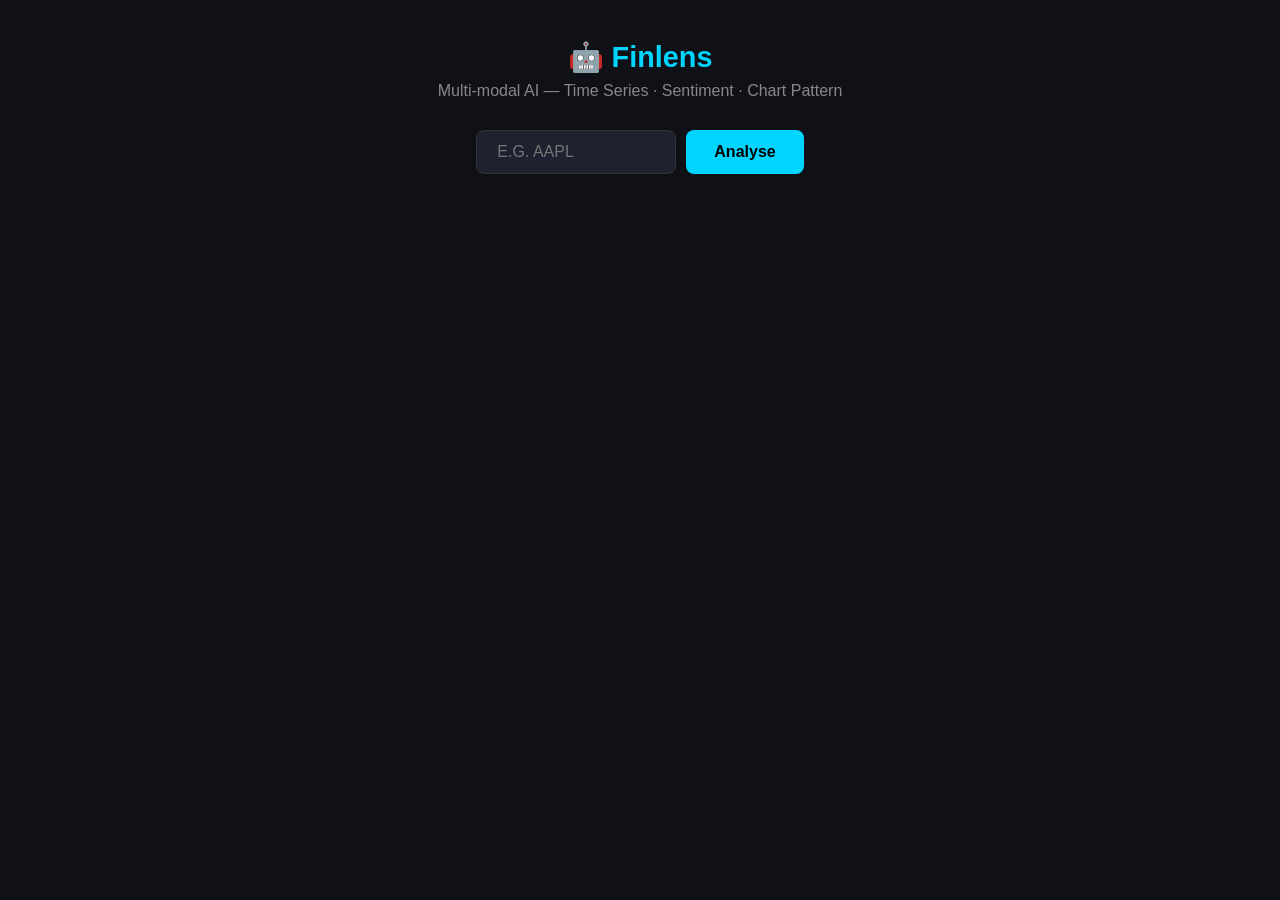
==== index.html @ 0322f5c1 "add 5 latest news and the prediction" ====
<!doctype html>
<html lang="en">
  <head>
    <meta charset="UTF-8" />
    <meta name="viewport" content="width=device-width, initial-scale=1.0" />
    <title>Financial Advisor Bot — Test</title>
    <link rel="stylesheet" href="assets/css/styles.css" />
    <script src="assets/js/app.js"></script>
  </head>
  <body>
    <h1>🤖 Finlens</h1>
    <p class="sub">Multi-modal AI — Time Series · Sentiment · Chart Pattern</p>

    <div class="search-box">
      <input
        type="text"
        id="tickerInput"
        placeholder="e.g. AAPL"
        maxlength="6"
      />
      <button id="predictBtn" onclick="runPrediction()">Analyse</button>
    </div>

    <div id="loading">⏳ Running models — this may take 15–30 seconds...</div>
    <div id="error"></div>

    <div id="results">
      <div class="final-card">
        <div class="ticker-label" id="tickerLabel"></div>
        <div class="rec" id="finalRec"></div>
        <div class="score" id="finalScore"></div>
        <div class="explanation" id="finalExplanation"></div>
      </div>

      <div class="grid">
        <div class="card">
          <h3>📈 Time Series (XGBoost)</h3>
          <div class="label-big" id="tsLabel"></div>
          <div class="score-bar-wrap">
            <div class="score-bar-label">
              <span>BUY</span><span id="tsBuy"></span>
            </div>
            <div class="score-bar">
              <div
                class="score-bar-fill"
                id="tsBuyBar"
                style="background: #00e676"
              ></div>
            </div>
          </div>
          <div class="score-bar-wrap">
            <div class="score-bar-label">
              <span>HOLD</span><span id="tsHold"></span>
            </div>
            <div class="score-bar">
              <div
                class="score-bar-fill"
                id="tsHoldBar"
                style="background: #ffd740"
              ></div>
            </div>
          </div>
          <div class="score-bar-wrap">
            <div class="score-bar-label">
              <span>SELL</span><span id="tsSell"></span>
            </div>
            <div class="score-bar">
              <div
                class="score-bar-fill"
                id="tsSellBar"
                style="background: #ff5252"
              ></div>
            </div>
          </div>
          <div class="row" style="margin-top: 12px">
            <span>Normalised Score</span><span id="tsScore"></span>
          </div>
        </div>

        <div class="card">
          <h3>📰 Sentiment (FinBERT)</h3>
          <div class="label-big" id="sentLabel"></div>
          <div class="score-bar-wrap">
            <div class="score-bar-label">
              <span>POSITIVE</span><span id="sentPos"></span>
            </div>
            <div class="score-bar">
              <div
                class="score-bar-fill"
                id="sentPosBar"
                style="background: #00e676"
              ></div>
            </div>
          </div>
          <div class="score-bar-wrap">
            <div class="score-bar-label">
              <span>NEUTRAL</span><span id="sentNeu"></span>
            </div>
            <div class="score-bar">
              <div
                class="score-bar-fill"
                id="sentNeuBar"
                style="background: #ffd740"
              ></div>
            </div>
          </div>
          <div class="score-bar-wrap">
            <div class="score-bar-label">
              <span>NEGATIVE</span><span id="sentNeg"></span>
            </div>
            <div class="score-bar">
              <div
                class="score-bar-fill"
                id="sentNegBar"
                style="background: #ff5252"
              ></div>
            </div>
          </div>
          <div class="row" style="margin-top: 12px">
            <span>Normalised Score</span><span id="sentScore"></span>
          </div>
          <div class="headline" id="sentHeadline"></div>
        </div>

        <div class="card">
          <h3>📊 Chart Pattern (ResNet-18)</h3>
          <div class="label-big" id="cnnLabel"></div>
          <div class="score-bar-wrap">
            <div class="score-bar-label">
              <span>BULLISH</span><span id="cnnBull"></span>
            </div>
            <div class="score-bar">
              <div
                class="score-bar-fill"
                id="cnnBullBar"
                style="background: #00e676"
              ></div>
            </div>
          </div>
          <div class="score-bar-wrap">
            <div class="score-bar-label">
              <span>NEUTRAL</span><span id="cnnNeu"></span>
            </div>
            <div class="score-bar">
              <div
                class="score-bar-fill"
                id="cnnNeuBar"
                style="background: #ffd740"
              ></div>
            </div>
          </div>
          <div class="score-bar-wrap">
            <div class="score-bar-label">
              <span>BEARISH</span><span id="cnnBear"></span>
            </div>
            <div class="score-bar">
              <div
                class="score-bar-fill"
                id="cnnBearBar"
                style="background: #ff5252"
              ></div>
            </div>
          </div>
          <div class="row" style="margin-top: 12px">
            <span>Normalised Score</span><span id="cnnScore"></span>
          </div>
        </div>
      </div>

      <div class="weights-card">
        <h3>🔢 Weighted Contributions</h3>
        <div class="contrib-row">
          <span class="name">📈 Time Series</span>
          <span class="formula" id="tsFormula"></span>
          <span class="value" id="tsContrib"></span>
        </div>
        <div class="contrib-row">
          <span class="name">📰 Sentiment</span>
          <span class="formula" id="sentFormula"></span>
          <span class="value" id="sentContrib"></span>
        </div>
        <div class="contrib-row">
          <span class="name">📊 CNN Pattern</span>
          <span class="formula" id="cnnFormula"></span>
          <span class="value" id="cnnContrib"></span>
        </div>
        <hr class="divider" />
        <div class="final-row">
          <span>Final Score</span>
          <span id="finalScoreBottom" style="color: #00d4ff"></span>
        </div>
      </div>

      <!-- News Section -->
<div class="news-card">
  <h3>📰 Latest News & Sentiment</h3>
  <div id="newsList"></div>
</div>
    </div>
  </body>
</html>
---- assets/css/styles.css ----
* {
  box-sizing: border-box;
  margin: 0;
  padding: 0;
}
body {
  font-family: "Segoe UI", sans-serif;
  background: #0f1117;
  color: #e0e0e0;
  min-height: 100vh;
  padding: 40px 20px;
}
h1 {
  text-align: center;
  color: #00d4ff;
  margin-bottom: 8px;
  font-size: 1.8rem;
}
p.sub {
  text-align: center;
  color: #888;
  margin-bottom: 30px;
}
.search-box {
  display: flex;
  justify-content: center;
  gap: 10px;
  margin-bottom: 30px;
}
input {
  padding: 12px 20px;
  border-radius: 8px;
  border: 1px solid #333;
  background: #1e2130;
  color: #fff;
  font-size: 1rem;
  width: 200px;
  text-transform: uppercase;
}
button {
  padding: 12px 28px;
  border-radius: 8px;
  border: none;
  background: #00d4ff;
  color: #000;
  font-weight: bold;
  font-size: 1rem;
  cursor: pointer;
  transition: opacity 0.2s;
}
button:hover {
  opacity: 0.85;
}
button:disabled {
  opacity: 0.5;
  cursor: not-allowed;
}
#loading {
  text-align: center;
  color: #888;
  display: none;
  margin-bottom: 20px;
}
#error {
  text-align: center;
  color: #ff6b6b;
  display: none;
  margin-bottom: 20px;
  background: #2a1010;
  padding: 12px;
  border-radius: 8px;
}
#results {
  display: none;
  max-width: 900px;
  margin: 0 auto;
}
.final-card {
  background: #1e2130;
  border-radius: 12px;
  padding: 28px;
  margin-bottom: 20px;
  text-align: center;
  border: 2px solid #333;
}
.final-card .ticker-label {
  font-size: 1rem;
  color: #888;
  margin-bottom: 4px;
}
.final-card .rec {
  font-size: 2.5rem;
  font-weight: bold;
  margin: 12px 0;
}
.final-card .score {
  font-size: 1.1rem;
  color: #aaa;
  margin-bottom: 8px;
}
.final-card .explanation {
  font-size: 0.95rem;
  color: #ccc;
  background: #151820;
  padding: 12px 16px;
  border-radius: 8px;
  margin-top: 12px;
}
.buy {
  color: #00e676;
}
.sell {
  color: #ff5252;
}
.hold {
  color: #ffd740;
}
.score-bar-wrap {
  margin: 6px 0;
}
.score-bar-label {
  display: flex;
  justify-content: space-between;
  font-size: 0.82rem;
  color: #aaa;
  margin-bottom: 3px;
}
.score-bar {
  height: 8px;
  border-radius: 4px;
  background: #2a2d3e;
  overflow: hidden;
}
.score-bar-fill {
  height: 100%;
  border-radius: 4px;
  transition: width 0.5s;
}
.grid {
  display: grid;
  grid-template-columns: repeat(auto-fit, minmax(260px, 1fr));
  gap: 16px;
  margin-bottom: 20px;
}
.card {
  background: #1e2130;
  border-radius: 12px;
  padding: 20px;
  border: 1px solid #2a2d3e;
}
.card h3 {
  font-size: 0.85rem;
  text-transform: uppercase;
  letter-spacing: 1px;
  color: #888;
  margin-bottom: 14px;
}
.card .label-big {
  font-size: 1.4rem;
  font-weight: bold;
  margin-bottom: 12px;
}
.card .row {
  display: flex;
  justify-content: space-between;
  font-size: 0.88rem;
  color: #aaa;
  margin-bottom: 4px;
}
.card .row span:last-child {
  color: #e0e0e0;
  font-weight: 500;
}
.card .headline {
  font-size: 0.82rem;
  color: #888;
  font-style: italic;
  margin-top: 10px;
  border-top: 1px solid #2a2d3e;
  padding-top: 10px;
  line-height: 1.4;
}
.weights-card {
  background: #1e2130;
  border-radius: 12px;
  padding: 20px;
  border: 1px solid #2a2d3e;
  margin-bottom: 20px;
}
.weights-card h3 {
  font-size: 0.85rem;
  text-transform: uppercase;
  letter-spacing: 1px;
  color: #888;
  margin-bottom: 16px;
}
.contrib-row {
  display: flex;
  justify-content: space-between;
  align-items: center;
  margin-bottom: 10px;
  font-size: 0.9rem;
}
.contrib-row .name {
  color: #aaa;
  width: 160px;
}
.contrib-row .formula {
  color: #666;
  flex: 1;
  text-align: center;
  font-size: 0.8rem;
}
.contrib-row .value {
  color: #00d4ff;
  font-weight: bold;
  width: 70px;
  text-align: right;
}
.divider {
  border: none;
  border-top: 1px solid #2a2d3e;
  margin: 10px 0;
}
.final-row {
  display: flex;
  justify-content: space-between;
  font-size: 1rem;
  font-weight: bold;
}
.news-card { background: #1e2130; border-radius: 12px; padding: 20px; border: 1px solid #2a2d3e; margin-bottom: 20px; }
.news-card h3 { font-size: 0.85rem; text-transform: uppercase; letter-spacing: 1px; color: #888; margin-bottom: 16px; }
.news-item { padding: 16px 0; border-bottom: 1px solid #2a2d3e; }
.news-item:last-child { border-bottom: none; }
.news-top { display: flex; justify-content: space-between; align-items: flex-start; gap: 16px; }
.news-left { flex: 1; min-width: 0; }
.news-right { flex-shrink: 0; text-align: right; min-width: 120px; }
.news-title { font-size: 0.95rem; color: #e0e0e0; font-weight: 600; margin-bottom: 4px; word-wrap: break-word; }
.news-source { font-size: 0.78rem; color: #888; margin-bottom: 6px; }
.news-summary { font-size: 0.82rem; color: #aaa; line-height: 1.5; word-wrap: break-word; }
.news-label { font-size: 0.85rem; font-weight: bold; white-space: nowrap; }
.news-conf { display: block; font-size: 0.78rem; color: #888; font-weight: normal; margin-top: 4px; }
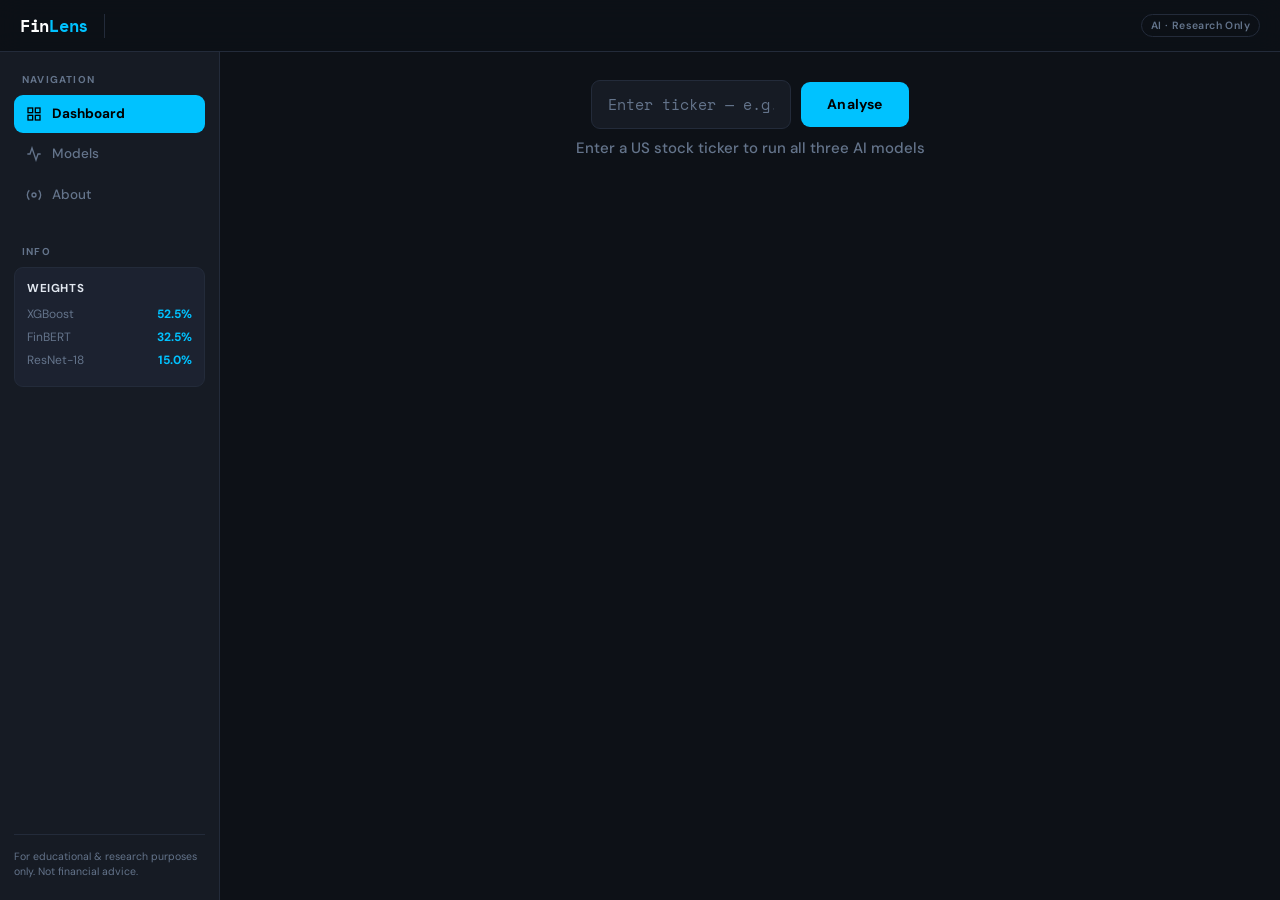
==== commit 30cba112: "improve the dashboard" ====
--- a/index.html
+++ b/index.html
@@ -3,199 +3,240 @@
   <head>
     <meta charset="UTF-8" />
     <meta name="viewport" content="width=device-width, initial-scale=1.0" />
-    <title>Financial Advisor Bot — Test</title>
+    <title>FinLens — Multi-Modal AI Financial Advisor</title>
+    <link href="https://cdn.jsdelivr.net/npm/bootstrap@5.3.3/dist/css/bootstrap.min.css" rel="stylesheet" />
+    <link rel="preconnect" href="https://fonts.googleapis.com" />
+    <link rel="preconnect" href="https://fonts.gstatic.com" crossorigin />
+    <link href="https://fonts.googleapis.com/css2?family=Space+Mono:wght@400;700&family=DM+Sans:wght@400;500;600;700;900&display=swap" rel="stylesheet" />
     <link rel="stylesheet" href="assets/css/styles.css" />
-    <script src="assets/js/app.js"></script>
   </head>
   <body>
-    <h1>🤖 Finlens</h1>
-    <p class="sub">Multi-modal AI — Time Series · Sentiment · Chart Pattern</p>
-
-    <div class="search-box">
-      <input
-        type="text"
-        id="tickerInput"
-        placeholder="e.g. AAPL"
-        maxlength="6"
-      />
-      <button id="predictBtn" onclick="runPrediction()">Analyse</button>
-    </div>
-
-    <div id="loading">⏳ Running models — this may take 15–30 seconds...</div>
-    <div id="error"></div>
-
-    <div id="results">
-      <div class="final-card">
-        <div class="ticker-label" id="tickerLabel"></div>
-        <div class="rec" id="finalRec"></div>
-        <div class="score" id="finalScore"></div>
-        <div class="explanation" id="finalExplanation"></div>
+
+    <!-- NAVBAR -->
+    <nav class="navbar">
+      <a class="brand" href="#">Fin<span>Lens</span></a>
+      <div class="nav-ticker">
+        <span class="track" id="tickerTrack">
+          AAPL &nbsp;·&nbsp; MSFT &nbsp;·&nbsp; GOOGL &nbsp;·&nbsp; NVDA &nbsp;·&nbsp;
+          TSLA &nbsp;·&nbsp; AMZN &nbsp;·&nbsp; META &nbsp;·&nbsp; JPM &nbsp;·&nbsp;
+          BAC &nbsp;·&nbsp; GS &nbsp;·&nbsp; XOM &nbsp;·&nbsp; CVX &nbsp;·&nbsp;
+          JNJ &nbsp;·&nbsp; PFE &nbsp;·&nbsp; WMT &nbsp;·&nbsp; HD
+        </span>
       </div>
-
-      <div class="grid">
-        <div class="card">
-          <h3>📈 Time Series (XGBoost)</h3>
-          <div class="label-big" id="tsLabel"></div>
-          <div class="score-bar-wrap">
-            <div class="score-bar-label">
-              <span>BUY</span><span id="tsBuy"></span>
-            </div>
-            <div class="score-bar">
-              <div
-                class="score-bar-fill"
-                id="tsBuyBar"
-                style="background: #00e676"
-              ></div>
-            </div>
-          </div>
-          <div class="score-bar-wrap">
-            <div class="score-bar-label">
-              <span>HOLD</span><span id="tsHold"></span>
-            </div>
-            <div class="score-bar">
-              <div
-                class="score-bar-fill"
-                id="tsHoldBar"
-                style="background: #ffd740"
-              ></div>
-            </div>
-          </div>
-          <div class="score-bar-wrap">
-            <div class="score-bar-label">
-              <span>SELL</span><span id="tsSell"></span>
-            </div>
-            <div class="score-bar">
-              <div
-                class="score-bar-fill"
-                id="tsSellBar"
-                style="background: #ff5252"
-              ></div>
-            </div>
-          </div>
-          <div class="row" style="margin-top: 12px">
-            <span>Normalised Score</span><span id="tsScore"></span>
+      <div class="nav-tag">AI · Research Only</div>
+    </nav>
+
+    <!-- SHELL -->
+    <div class="shell">
+
+      <!-- SIDEBAR -->
+      <aside class="sidebar d-none d-md-flex">
+        <div class="sidebar-inner">
+          <p class="sidebar-section-label">Navigation</p>
+          <a href="/" class="sidebar-link active">
+            <svg width="16" height="16" viewBox="0 0 24 24" fill="none" stroke="currentColor" stroke-width="2"><rect x="3" y="3" width="7" height="7"/><rect x="14" y="3" width="7" height="7"/><rect x="3" y="14" width="7" height="7"/><rect x="14" y="14" width="7" height="7"/></svg>
+            Dashboard
+          </a>
+          <a href="/models" class="sidebar-link">
+            <svg width="16" height="16" viewBox="0 0 24 24" fill="none" stroke="currentColor" stroke-width="2"><polyline points="22 12 18 12 15 21 9 3 6 12 2 12"/></svg>
+            Models
+          </a>
+          <a href="/about" class="sidebar-link">
+            <svg width="16" height="16" viewBox="0 0 24 24" fill="none" stroke="currentColor" stroke-width="2"><circle cx="12" cy="12" r="3"/><path d="M19.07 4.93a10 10 0 0 1 0 14.14M4.93 4.93a10 10 0 0 0 0 14.14"/></svg>
+            About
+          </a>
+
+          <p class="sidebar-section-label" style="margin-top: 28px;">Info</p>
+          <div class="sidebar-info">
+            <p>Weights</p>
+            <div class="weight-row"><span>XGBoost</span><strong>52.5%</strong></div>
+            <div class="weight-row"><span>FinBERT</span><strong>32.5%</strong></div>
+            <div class="weight-row"><span>ResNet-18</span><strong>15.0%</strong></div>
+          </div>
+
+          <div class="disclaimer">
+            For educational &amp; research purposes only. Not financial advice.
           </div>
         </div>
-
-        <div class="card">
-          <h3>📰 Sentiment (FinBERT)</h3>
-          <div class="label-big" id="sentLabel"></div>
-          <div class="score-bar-wrap">
-            <div class="score-bar-label">
-              <span>POSITIVE</span><span id="sentPos"></span>
-            </div>
-            <div class="score-bar">
-              <div
-                class="score-bar-fill"
-                id="sentPosBar"
-                style="background: #00e676"
-              ></div>
-            </div>
-          </div>
-          <div class="score-bar-wrap">
-            <div class="score-bar-label">
-              <span>NEUTRAL</span><span id="sentNeu"></span>
-            </div>
-            <div class="score-bar">
-              <div
-                class="score-bar-fill"
-                id="sentNeuBar"
-                style="background: #ffd740"
-              ></div>
-            </div>
-          </div>
-          <div class="score-bar-wrap">
-            <div class="score-bar-label">
-              <span>NEGATIVE</span><span id="sentNeg"></span>
-            </div>
-            <div class="score-bar">
-              <div
-                class="score-bar-fill"
-                id="sentNegBar"
-                style="background: #ff5252"
-              ></div>
-            </div>
-          </div>
-          <div class="row" style="margin-top: 12px">
-            <span>Normalised Score</span><span id="sentScore"></span>
-          </div>
-          <div class="headline" id="sentHeadline"></div>
+      </aside>
+
+      <!-- MAIN -->
+      <main class="main">
+      <div class="main-inner">
+
+        <!-- Search -->
+        <div class="search-section">
+          <div class="search-wrap">
+            <input
+              type="text"
+              id="tickerInput"
+              class="ticker-input"
+              placeholder="Enter ticker — e.g. AAPL"
+              maxlength="6"
+              autocomplete="off"
+            />
+            <button id="predictBtn" onclick="runPrediction()">Analyse</button>
+          </div>
+          <p class="search-hint">Enter a US stock ticker to run all three AI models</p>
+          <!-- Loading -->
+          <div id="loading" class="loading-state">
+            <div class="spinner"></div>
+            <span>Running models — this may take 15–30 seconds…</span>
+          </div>
         </div>
 
-        <div class="card">
-          <h3>📊 Chart Pattern (ResNet-18)</h3>
-          <div class="label-big" id="cnnLabel"></div>
-          <div class="score-bar-wrap">
-            <div class="score-bar-label">
-              <span>BULLISH</span><span id="cnnBull"></span>
-            </div>
-            <div class="score-bar">
-              <div
-                class="score-bar-fill"
-                id="cnnBullBar"
-                style="background: #00e676"
-              ></div>
-            </div>
-          </div>
-          <div class="score-bar-wrap">
-            <div class="score-bar-label">
-              <span>NEUTRAL</span><span id="cnnNeu"></span>
-            </div>
-            <div class="score-bar">
-              <div
-                class="score-bar-fill"
-                id="cnnNeuBar"
-                style="background: #ffd740"
-              ></div>
-            </div>
-          </div>
-          <div class="score-bar-wrap">
-            <div class="score-bar-label">
-              <span>BEARISH</span><span id="cnnBear"></span>
-            </div>
-            <div class="score-bar">
-              <div
-                class="score-bar-fill"
-                id="cnnBearBar"
-                style="background: #ff5252"
-              ></div>
-            </div>
-          </div>
-          <div class="row" style="margin-top: 12px">
-            <span>Normalised Score</span><span id="cnnScore"></span>
-          </div>
-        </div>
-      </div>
-
-      <div class="weights-card">
-        <h3>🔢 Weighted Contributions</h3>
-        <div class="contrib-row">
-          <span class="name">📈 Time Series</span>
-          <span class="formula" id="tsFormula"></span>
-          <span class="value" id="tsContrib"></span>
-        </div>
-        <div class="contrib-row">
-          <span class="name">📰 Sentiment</span>
-          <span class="formula" id="sentFormula"></span>
-          <span class="value" id="sentContrib"></span>
-        </div>
-        <div class="contrib-row">
-          <span class="name">📊 CNN Pattern</span>
-          <span class="formula" id="cnnFormula"></span>
-          <span class="value" id="cnnContrib"></span>
-        </div>
-        <hr class="divider" />
-        <div class="final-row">
-          <span>Final Score</span>
-          <span id="finalScoreBottom" style="color: #00d4ff"></span>
-        </div>
-      </div>
-
-      <!-- News Section -->
-<div class="news-card">
-  <h3>📰 Latest News & Sentiment</h3>
-  <div id="newsList"></div>
-</div>
-    </div>
+        <!-- Error -->
+        <div id="error" class="error-state"></div>
+
+        <!-- Results -->
+        <div id="results">
+
+          <!-- Final Verdict -->
+          <div class="verdict-card">
+            <div class="verdict-ticker" id="tickerLabel"></div>
+            <div class="verdict-rec" id="finalRec"></div>
+            <div class="verdict-score" id="finalScore"></div>
+            <div class="verdict-explanation" id="finalExplanation"></div>
+          </div>
+
+          <!-- Three model cards -->
+          <div class="models-grid">
+
+            <!-- XGBoost -->
+            <div class="model-card">
+              <div class="model-header">
+                <span class="model-icon">📈</span>
+                <div>
+                  <div class="model-title">Time Series</div>
+                  <div class="model-sub">XGBoost · 52.5% weight</div>
+                </div>
+                <div class="model-label" id="tsLabel"></div>
+              </div>
+              <div class="prob-bars">
+                <div class="prob-row">
+                  <span class="prob-name">BUY</span>
+                  <div class="prob-track"><div class="prob-fill fill-buy" id="tsBuyBar"></div></div>
+                  <span class="prob-val" id="tsBuy"></span>
+                </div>
+                <div class="prob-row">
+                  <span class="prob-name">HOLD</span>
+                  <div class="prob-track"><div class="prob-fill fill-hold" id="tsHoldBar"></div></div>
+                  <span class="prob-val" id="tsHold"></span>
+                </div>
+                <div class="prob-row">
+                  <span class="prob-name">SELL</span>
+                  <div class="prob-track"><div class="prob-fill fill-sell" id="tsSellBar"></div></div>
+                  <span class="prob-val" id="tsSell"></span>
+                </div>
+              </div>
+              <div class="model-score-row">
+                <span>Normalised Score</span><span id="tsScore"></span>
+              </div>
+            </div>
+
+            <!-- FinBERT -->
+            <div class="model-card">
+              <div class="model-header">
+                <span class="model-icon">📰</span>
+                <div>
+                  <div class="model-title">Sentiment</div>
+                  <div class="model-sub">FinBERT · 32.5% weight</div>
+                </div>
+                <div class="model-label" id="sentLabel"></div>
+              </div>
+              <div class="prob-bars">
+                <div class="prob-row">
+                  <span class="prob-name">POS</span>
+                  <div class="prob-track"><div class="prob-fill fill-buy" id="sentPosBar"></div></div>
+                  <span class="prob-val" id="sentPos"></span>
+                </div>
+                <div class="prob-row">
+                  <span class="prob-name">NEU</span>
+                  <div class="prob-track"><div class="prob-fill fill-hold" id="sentNeuBar"></div></div>
+                  <span class="prob-val" id="sentNeu"></span>
+                </div>
+                <div class="prob-row">
+                  <span class="prob-name">NEG</span>
+                  <div class="prob-track"><div class="prob-fill fill-sell" id="sentNegBar"></div></div>
+                  <span class="prob-val" id="sentNeg"></span>
+                </div>
+              </div>
+              <div class="model-score-row">
+                <span>Normalised Score</span><span id="sentScore"></span>
+              </div>
+              <div class="headline-preview" id="sentHeadline"></div>
+            </div>
+
+            <!-- CNN -->
+            <div class="model-card">
+              <div class="model-header">
+                <span class="model-icon">📊</span>
+                <div>
+                  <div class="model-title">Chart Pattern</div>
+                  <div class="model-sub">ResNet-18 · 15.0% weight</div>
+                </div>
+                <div class="model-label" id="cnnLabel"></div>
+              </div>
+              <div class="prob-bars">
+                <div class="prob-row">
+                  <span class="prob-name">BULL</span>
+                  <div class="prob-track"><div class="prob-fill fill-buy" id="cnnBullBar"></div></div>
+                  <span class="prob-val" id="cnnBull"></span>
+                </div>
+                <div class="prob-row">
+                  <span class="prob-name">NEU</span>
+                  <div class="prob-track"><div class="prob-fill fill-hold" id="cnnNeuBar"></div></div>
+                  <span class="prob-val" id="cnnNeu"></span>
+                </div>
+                <div class="prob-row">
+                  <span class="prob-name">BEAR</span>
+                  <div class="prob-track"><div class="prob-fill fill-sell" id="cnnBearBar"></div></div>
+                  <span class="prob-val" id="cnnBear"></span>
+                </div>
+              </div>
+              <div class="model-score-row">
+                <span>Normalised Score</span><span id="cnnScore"></span>
+              </div>
+            </div>
+
+          </div><!-- /models-grid -->
+
+          <!-- Weighted Contributions -->
+          <div class="weights-card">
+            <div class="weights-title">🔢 Weighted Contributions</div>
+            <div class="contrib-row">
+              <span class="contrib-name">📈 Time Series</span>
+              <span class="contrib-formula" id="tsFormula"></span>
+              <span class="contrib-value" id="tsContrib"></span>
+            </div>
+            <div class="contrib-row">
+              <span class="contrib-name">📰 Sentiment</span>
+              <span class="contrib-formula" id="sentFormula"></span>
+              <span class="contrib-value" id="sentContrib"></span>
+            </div>
+            <div class="contrib-row">
+              <span class="contrib-name">📊 CNN Pattern</span>
+              <span class="contrib-formula" id="cnnFormula"></span>
+              <span class="contrib-value" id="cnnContrib"></span>
+            </div>
+            <div class="contrib-divider"></div>
+            <div class="contrib-final">
+              <span>Final Score</span>
+              <span id="finalScoreBottom"></span>
+            </div>
+          </div>
+
+          <!-- News -->
+          <div class="news-card">
+            <div class="news-title">📰 Latest News &amp; Sentiment</div>
+            <div id="newsList"></div>
+          </div>
+
+        </div><!-- /results -->
+      </div><!-- /main-inner -->
+      </main>
+    </div><!-- /shell -->
+
+    <script src="assets/js/app.js"></script>
   </body>
-</html>
+</html>
--- a/assets/css/styles.css
+++ b/assets/css/styles.css
@@ -1,242 +1,624 @@
-* {
-  box-sizing: border-box;
-  margin: 0;
-  padding: 0;
-}
+/* ============================================================
+   FINLENS — styles.css
+   ============================================================ */
+
+:root {
+  --bg:        #0d1117;
+  --surface:   #161b24;
+  --surface2:  #1c2230;
+  --border:    #232b3a;
+  --text:      #e2e8f0;
+  --muted:     #64748b;
+  --accent:    #00c2ff;
+
+  --buy:       #22c55e;
+  --hold:      #f59e0b;
+  --sell:      #ef4444;
+
+  --nav-h:     52px;
+  --sidebar-w: 220px;
+  --radius:    14px;
+  --radius-sm: 9px;
+
+  --shadow:    0 4px 24px rgba(0,0,0,0.35);
+}
+
+*, *::before, *::after { box-sizing: border-box; margin: 0; padding: 0; }
+
+html, body { height: 100%; }
+
 body {
-  font-family: "Segoe UI", sans-serif;
-  background: #0f1117;
-  color: #e0e0e0;
+  font-family: 'DM Sans', ui-sans-serif, system-ui, sans-serif;
+  background: var(--bg);
+  color: var(--text);
+  line-height: 1.5;
   min-height: 100vh;
-  padding: 40px 20px;
-}
-h1 {
+}
+
+/* ── NAVBAR ─────────────────────────────────────────────── */
+.navbar {
+  position: sticky;
+  top: 0;
+  z-index: 30;
+  height: var(--nav-h);
+  display: flex;
+  align-items: center;
+  gap: 16px;
+  padding: 0 20px;
+  background: rgba(13,17,23,0.92);
+  backdrop-filter: blur(12px);
+  -webkit-backdrop-filter: blur(12px);
+  border-bottom: 1px solid var(--border);
+}
+
+.brand {
+  font-family: 'Space Mono', monospace;
+  font-weight: 700;
+  font-size: 17px;
+  color: #fff;
+  text-decoration: none;
+  white-space: nowrap;
+  letter-spacing: -0.3px;
+}
+
+.brand span { color: var(--accent); }
+
+/* scrolling ticker */
+.nav-ticker {
+  flex: 1;
+  overflow: hidden;
+  white-space: nowrap;
+  border-left: 1px solid var(--border);
+  padding-left: 16px;
+}
+
+.nav-ticker .track {
+  display: inline-block;
+  font-family: 'Space Mono', monospace;
+  font-size: 11.5px;
+  color: rgba(255,255,255,0.55);
+  letter-spacing: 0.3px;
+  padding-left: 100%;
+  animation: ticker-scroll 28s linear infinite;
+  will-change: transform;
+}
+
+@keyframes ticker-scroll {
+  from { transform: translateX(0); }
+  to   { transform: translateX(-100%); }
+}
+
+.nav-tag {
+  font-size: 10.5px;
+  font-weight: 600;
+  color: var(--muted);
+  border: 1px solid var(--border);
+  padding: 3px 9px;
+  border-radius: 20px;
+  white-space: nowrap;
+  letter-spacing: 0.4px;
+}
+
+/* ── SHELL ───────────────────────────────────────────────── */
+.shell {
+  display: flex;
+  min-height: calc(100vh - var(--nav-h));
+}
+
+/* ── SIDEBAR ─────────────────────────────────────────────── */
+.sidebar {
+  width: var(--sidebar-w);
+  min-height: calc(100vh - var(--nav-h));
+  background: var(--surface);
+  border-right: 1px solid var(--border);
+  flex-direction: column;
+  flex-shrink: 0;
+}
+
+.sidebar-inner {
+  padding: 20px 14px;
+  display: flex;
+  flex-direction: column;
+  height: 100%;
+}
+
+.sidebar-section-label {
+  font-size: 10px;
+  font-weight: 700;
+  letter-spacing: 1.2px;
+  text-transform: uppercase;
+  color: var(--muted);
+  padding: 0 8px;
+  margin-bottom: 8px;
+}
+
+.sidebar-link {
+  display: flex;
+  align-items: center;
+  gap: 10px;
+  padding: 9px 12px;
+  border-radius: var(--radius-sm);
+  color: var(--muted);
+  text-decoration: none;
+  font-size: 13.5px;
+  font-weight: 500;
+  transition: background 0.15s, color 0.15s;
+  margin-bottom: 2px;
+}
+
+.sidebar-link:hover {
+  background: var(--surface2);
+  color: var(--text);
+}
+
+.sidebar-link.active {
+  background: var(--accent);
+  color: #000;
+  font-weight: 700;
+}
+
+.sidebar-link.active svg { stroke: #000; }
+
+.sidebar-info {
+  background: var(--surface2);
+  border: 1px solid var(--border);
+  border-radius: var(--radius-sm);
+  padding: 12px;
+  font-size: 12px;
+}
+
+.sidebar-info p {
+  font-weight: 700;
+  color: var(--text);
+  margin-bottom: 8px;
+  font-size: 11.5px;
+  text-transform: uppercase;
+  letter-spacing: 0.6px;
+}
+
+.weight-row {
+  display: flex;
+  justify-content: space-between;
+  color: var(--muted);
+  margin-bottom: 5px;
+}
+
+.weight-row strong { color: var(--accent); }
+
+.disclaimer {
+  margin-top: auto;
+  padding-top: 20px;
+  font-size: 10.5px;
+  color: var(--muted);
+  line-height: 1.5;
+  border-top: 1px solid var(--border);
+  padding-top: 14px;
+}
+
+/* ── MAIN ────────────────────────────────────────────────── */
+.main {
+  flex: 1;
+  min-width: 0;
+  padding: 28px 32px;
+  overflow-x: hidden;
+}
+
+.main-inner {
+  width: 100%;
+}
+
+/* ── SEARCH ──────────────────────────────────────────────── */
+.search-section {
+  margin-bottom: 28px;
+  display: flex;
+  flex-direction: column;
+  align-items: center;
   text-align: center;
-  color: #00d4ff;
-  margin-bottom: 8px;
-  font-size: 1.8rem;
-}
-p.sub {
-  text-align: center;
-  color: #888;
-  margin-bottom: 30px;
-}
-.search-box {
-  display: flex;
+}
+
+.search-wrap {
+  display: flex;
+  gap: 10px;
+  align-items: center;
+}
+
+.ticker-input {
+  padding: 12px 16px;
+  border-radius: var(--radius-sm);
+  border: 1px solid var(--border);
+  background: var(--surface);
+  color: var(--text);
+  font-size: 15px;
+  font-family: 'Space Mono', monospace;
+  font-weight: 700;
+  letter-spacing: 1px;
+  text-transform: uppercase;
+  width: 200px;
+  outline: none;
+  transition: border-color 0.15s, box-shadow 0.15s;
+}
+
+.ticker-input:focus {
+  border-color: var(--accent);
+  box-shadow: 0 0 0 3px rgba(0, 194, 255, 0.14);
+}
+
+.ticker-input::placeholder {
+  color: var(--muted);
+  font-weight: 400;
+  letter-spacing: 0;
+  text-transform: none;
+}
+
+button#predictBtn {
+  padding: 12px 26px;
+  border-radius: var(--radius-sm);
+  border: none;
+  background: var(--accent);
+  color: #000;
+  font-weight: 700;
+  font-size: 14px;
+  cursor: pointer;
+  transition: opacity 0.15s, transform 0.1s;
+  letter-spacing: 0.2px;
+}
+
+button#predictBtn:hover  { opacity: 0.88; transform: translateY(-1px); }
+button#predictBtn:active { transform: translateY(0); }
+button#predictBtn:disabled { opacity: 0.4; cursor: not-allowed; transform: none; }
+
+.search-hint {
+  margin-top: 8px;
+  font-size: 15px;
+  font-weight: 500;
+  color: var(--muted);
+}
+
+/* ── LOADING / ERROR ─────────────────────────────────────── */
+.loading-state {
+  display: none;
+  align-items: center;
   justify-content: center;
-  gap: 10px;
-  margin-bottom: 30px;
-}
-input {
-  padding: 12px 20px;
-  border-radius: 8px;
-  border: 1px solid #333;
-  background: #1e2130;
-  color: #fff;
-  font-size: 1rem;
-  width: 200px;
-  text-transform: uppercase;
-}
-button {
-  padding: 12px 28px;
-  border-radius: 8px;
-  border: none;
-  background: #00d4ff;
-  color: #000;
-  font-weight: bold;
-  font-size: 1rem;
-  cursor: pointer;
-  transition: opacity 0.2s;
-}
-button:hover {
-  opacity: 0.85;
-}
-button:disabled {
-  opacity: 0.5;
-  cursor: not-allowed;
-}
-#loading {
-  text-align: center;
-  color: #888;
-  display: none;
-  margin-bottom: 20px;
-}
-#error {
-  text-align: center;
-  color: #ff6b6b;
-  display: none;
-  margin-bottom: 20px;
-  background: #2a1010;
-  padding: 12px;
-  border-radius: 8px;
-}
-#results {
-  display: none;
-  max-width: 900px;
-  margin: 0 auto;
-}
-.final-card {
-  background: #1e2130;
-  border-radius: 12px;
-  padding: 28px;
+  gap: 12px;
+  color: var(--muted);
+  font-size: 16px;
   margin-bottom: 20px;
   text-align: center;
-  border: 2px solid #333;
-}
-.final-card .ticker-label {
-  font-size: 1rem;
-  color: #888;
-  margin-bottom: 4px;
-}
-.final-card .rec {
-  font-size: 2.5rem;
-  font-weight: bold;
+}
+
+.spinner {
+  width: 18px;
+  height: 18px;
+  border: 2px solid var(--border);
+  border-top-color: var(--accent);
+  border-radius: 50%;
+  animation: spin 0.7s linear infinite;
+  flex-shrink: 0;
+}
+
+@keyframes spin { to { transform: rotate(360deg); } }
+
+.error-state {
+  display: none;
+  background: rgba(239,68,68,0.08);
+  border: 1px solid rgba(239,68,68,0.25);
+  color: #fca5a5;
+  padding: 12px 16px;
+  border-radius: var(--radius-sm);
+  font-size: 14px;
+  margin-bottom: 20px;
+}
+
+/* ── RESULTS ─────────────────────────────────────────────── */
+#results { display: none; }
+
+/* ── VERDICT CARD ────────────────────────────────────────── */
+.verdict-card {
+  background: var(--surface);
+  border: 1px solid var(--border);
+  border-radius: var(--radius);
+  padding: 28px 24px;
+  text-align: center;
+  margin-bottom: 18px;
+  box-shadow: var(--shadow);
+}
+
+.verdict-ticker {
+  font-family: 'Space Mono', monospace;
+  font-size: 12px;
+  color: var(--muted);
+  letter-spacing: 1.5px;
+  text-transform: uppercase;
+  margin-bottom: 6px;
+}
+
+.verdict-rec {
+  font-size: 2.4rem;
+  font-weight: 900;
+  letter-spacing: -0.5px;
+  margin: 10px 0 6px;
+}
+
+.verdict-score {
+  font-size: 13px;
+  color: var(--muted);
+  font-family: 'Space Mono', monospace;
+  margin-bottom: 14px;
+}
+
+.verdict-explanation {
+  font-size: 14px;
+  color: #94a3b8;
+  background: rgba(255,255,255,0.03);
+  border: 1px solid var(--border);
+  border-radius: var(--radius-sm);
+  padding: 12px 16px;
+  max-width: 560px;
+  margin: 0 auto;
+  line-height: 1.6;
+}
+
+.buy  { color: var(--buy); }
+.hold { color: var(--hold); }
+.sell { color: var(--sell); }
+
+/* ── MODELS GRID ─────────────────────────────────────────── */
+.models-grid {
+  display: grid;
+  grid-template-columns: repeat(3, 1fr);
+  gap: 14px;
+  margin-bottom: 18px;
+}
+
+.model-card {
+  background: var(--surface);
+  border: 1px solid var(--border);
+  border-radius: var(--radius);
+  padding: 18px;
+  box-shadow: var(--shadow);
+}
+
+.model-header {
+  display: flex;
+  align-items: flex-start;
+  gap: 10px;
+  margin-bottom: 16px;
+}
+
+.model-icon { font-size: 20px; flex-shrink: 0; margin-top: 2px; }
+
+.model-title {
+  font-size: 14px;
+  font-weight: 700;
+  color: var(--text);
+  line-height: 1.2;
+}
+
+.model-sub {
+  font-size: 11px;
+  color: var(--muted);
+  margin-top: 2px;
+}
+
+.model-label {
+  margin-left: auto;
+  font-size: 12px;
+  font-weight: 700;
+  font-family: 'Space Mono', monospace;
+  letter-spacing: 0.5px;
+}
+
+/* probability bars */
+.prob-bars { display: flex; flex-direction: column; gap: 8px; }
+
+.prob-row {
+  display: flex;
+  align-items: center;
+  gap: 8px;
+}
+
+.prob-name {
+  font-size: 10.5px;
+  font-weight: 700;
+  font-family: 'Space Mono', monospace;
+  color: var(--muted);
+  width: 34px;
+  flex-shrink: 0;
+}
+
+.prob-track {
+  flex: 1;
+  height: 6px;
+  background: var(--surface2);
+  border-radius: 3px;
+  overflow: hidden;
+}
+
+.prob-fill {
+  height: 100%;
+  border-radius: 3px;
+  transition: width 0.5s cubic-bezier(0.4, 0, 0.2, 1);
+  width: 0;
+}
+
+.fill-buy  { background: var(--buy); }
+.fill-hold { background: var(--hold); }
+.fill-sell { background: var(--sell); }
+
+.prob-val {
+  font-size: 11px;
+  font-family: 'Space Mono', monospace;
+  color: var(--text);
+  width: 44px;
+  text-align: right;
+  flex-shrink: 0;
+}
+
+.model-score-row {
+  display: flex;
+  justify-content: space-between;
+  font-size: 12px;
+  color: var(--muted);
+  margin-top: 14px;
+  padding-top: 12px;
+  border-top: 1px solid var(--border);
+}
+
+.model-score-row span:last-child {
+  color: var(--accent);
+  font-family: 'Space Mono', monospace;
+  font-weight: 700;
+}
+
+.headline-preview {
+  font-size: 11.5px;
+  color: var(--muted);
+  font-style: italic;
+  line-height: 1.5;
+  margin-top: 10px;
+  padding-top: 10px;
+  border-top: 1px solid var(--border);
+}
+
+/* ── WEIGHTS CARD ────────────────────────────────────────── */
+.weights-card {
+  background: var(--surface);
+  border: 1px solid var(--border);
+  border-radius: var(--radius);
+  padding: 20px;
+  margin-bottom: 18px;
+  box-shadow: var(--shadow);
+}
+
+.weights-title {
+  font-size: 13px;
+  font-weight: 700;
+  text-transform: uppercase;
+  letter-spacing: 0.8px;
+  color: var(--muted);
+  margin-bottom: 16px;
+}
+
+.contrib-row {
+  display: flex;
+  align-items: center;
+  justify-content: space-between;
+  font-size: 13px;
+  margin-bottom: 10px;
+}
+
+.contrib-name  { color: var(--muted); width: 150px; flex-shrink: 0; }
+.contrib-formula { color: #475569; flex: 1; text-align: center; font-size: 12px; font-family: 'Space Mono', monospace; }
+.contrib-value { color: var(--accent); font-weight: 700; font-family: 'Space Mono', monospace; width: 70px; text-align: right; }
+
+.contrib-divider {
+  height: 1px;
+  background: var(--border);
   margin: 12px 0;
 }
-.final-card .score {
-  font-size: 1.1rem;
-  color: #aaa;
-  margin-bottom: 8px;
-}
-.final-card .explanation {
-  font-size: 0.95rem;
-  color: #ccc;
-  background: #151820;
-  padding: 12px 16px;
-  border-radius: 8px;
-  margin-top: 12px;
-}
-.buy {
-  color: #00e676;
-}
-.sell {
-  color: #ff5252;
-}
-.hold {
-  color: #ffd740;
-}
-.score-bar-wrap {
-  margin: 6px 0;
-}
-.score-bar-label {
+
+.contrib-final {
   display: flex;
   justify-content: space-between;
-  font-size: 0.82rem;
-  color: #aaa;
+  font-size: 14px;
+  font-weight: 700;
+}
+
+.contrib-final span:last-child {
+  color: var(--accent);
+  font-family: 'Space Mono', monospace;
+}
+
+/* ── NEWS CARD ───────────────────────────────────────────── */
+.news-card {
+  background: var(--surface);
+  border: 1px solid var(--border);
+  border-radius: var(--radius);
+  padding: 20px;
+  margin-bottom: 18px;
+  box-shadow: var(--shadow);
+}
+
+.news-title {
+  font-size: 13px;
+  font-weight: 700;
+  text-transform: uppercase;
+  letter-spacing: 0.8px;
+  color: var(--muted);
+  margin-bottom: 16px;
+}
+
+.news-item {
+  padding: 14px 0;
+  border-bottom: 1px solid var(--border);
+}
+
+.news-item:last-child { border-bottom: none; padding-bottom: 0; }
+
+.news-top {
+  display: flex;
+  justify-content: space-between;
+  align-items: flex-start;
+  gap: 14px;
+}
+
+.news-title-text {
+  display: block;
+  font-size: 13.5px;
+  color: var(--text);
+  font-weight: 600;
   margin-bottom: 3px;
-}
-.score-bar {
-  height: 8px;
-  border-radius: 4px;
-  background: #2a2d3e;
-  overflow: hidden;
-}
-.score-bar-fill {
-  height: 100%;
-  border-radius: 4px;
-  transition: width 0.5s;
-}
-.grid {
-  display: grid;
-  grid-template-columns: repeat(auto-fit, minmax(260px, 1fr));
-  gap: 16px;
-  margin-bottom: 20px;
-}
-.card {
-  background: #1e2130;
-  border-radius: 12px;
-  padding: 20px;
-  border: 1px solid #2a2d3e;
-}
-.card h3 {
-  font-size: 0.85rem;
-  text-transform: uppercase;
-  letter-spacing: 1px;
-  color: #888;
-  margin-bottom: 14px;
-}
-.card .label-big {
-  font-size: 1.4rem;
-  font-weight: bold;
-  margin-bottom: 12px;
-}
-.card .row {
-  display: flex;
-  justify-content: space-between;
-  font-size: 0.88rem;
-  color: #aaa;
-  margin-bottom: 4px;
-}
-.card .row span:last-child {
-  color: #e0e0e0;
-  font-weight: 500;
-}
-.card .headline {
-  font-size: 0.82rem;
-  color: #888;
-  font-style: italic;
-  margin-top: 10px;
-  border-top: 1px solid #2a2d3e;
-  padding-top: 10px;
+  word-wrap: break-word;
   line-height: 1.4;
-}
-.weights-card {
-  background: #1e2130;
-  border-radius: 12px;
-  padding: 20px;
-  border: 1px solid #2a2d3e;
-  margin-bottom: 20px;
-}
-.weights-card h3 {
-  font-size: 0.85rem;
-  text-transform: uppercase;
-  letter-spacing: 1px;
-  color: #888;
-  margin-bottom: 16px;
-}
-.contrib-row {
-  display: flex;
-  justify-content: space-between;
-  align-items: center;
-  margin-bottom: 10px;
-  font-size: 0.9rem;
-}
-.contrib-row .name {
-  color: #aaa;
-  width: 160px;
-}
-.contrib-row .formula {
-  color: #666;
-  flex: 1;
-  text-align: center;
-  font-size: 0.8rem;
-}
-.contrib-row .value {
-  color: #00d4ff;
-  font-weight: bold;
-  width: 70px;
+  text-decoration: none;
+}
+
+a.news-title-text:hover {
+  color: var(--accent);
+  text-decoration: underline;
+  text-underline-offset: 3px;
+}
+
+.news-source {
+  font-size: 11px;
+  color: var(--muted);
+  margin-bottom: 5px;
+}
+
+.news-summary {
+  font-size: 12px;
+  color: #64748b;
+  line-height: 1.5;
+  word-wrap: break-word;
+}
+
+.news-badge {
+  flex-shrink: 0;
   text-align: right;
 }
-.divider {
-  border: none;
-  border-top: 1px solid #2a2d3e;
-  margin: 10px 0;
-}
-.final-row {
-  display: flex;
-  justify-content: space-between;
-  font-size: 1rem;
-  font-weight: bold;
-}
-.news-card { background: #1e2130; border-radius: 12px; padding: 20px; border: 1px solid #2a2d3e; margin-bottom: 20px; }
-.news-card h3 { font-size: 0.85rem; text-transform: uppercase; letter-spacing: 1px; color: #888; margin-bottom: 16px; }
-.news-item { padding: 16px 0; border-bottom: 1px solid #2a2d3e; }
-.news-item:last-child { border-bottom: none; }
-.news-top { display: flex; justify-content: space-between; align-items: flex-start; gap: 16px; }
-.news-left { flex: 1; min-width: 0; }
-.news-right { flex-shrink: 0; text-align: right; min-width: 120px; }
-.news-title { font-size: 0.95rem; color: #e0e0e0; font-weight: 600; margin-bottom: 4px; word-wrap: break-word; }
-.news-source { font-size: 0.78rem; color: #888; margin-bottom: 6px; }
-.news-summary { font-size: 0.82rem; color: #aaa; line-height: 1.5; word-wrap: break-word; }
-.news-label { font-size: 0.85rem; font-weight: bold; white-space: nowrap; }
-.news-conf { display: block; font-size: 0.78rem; color: #888; font-weight: normal; margin-top: 4px; }+
+.news-label {
+  font-size: 12px;
+  font-weight: 700;
+  font-family: 'Space Mono', monospace;
+  white-space: nowrap;
+}
+
+.news-conf {
+  display: block;
+  font-size: 10.5px;
+  color: var(--muted);
+  margin-top: 3px;
+}
+
+/* ── RESPONSIVE ──────────────────────────────────────────── */
+@media (max-width: 900px) {
+  .sidebar { display: none !important; }
+  .main    { padding: 20px 16px; }
+  .main-inner { max-width: 100%; }
+}
+
+@media (max-width: 700px) {
+  .models-grid { grid-template-columns: 1fr; }
+  .verdict-rec { font-size: 1.8rem; }
+}
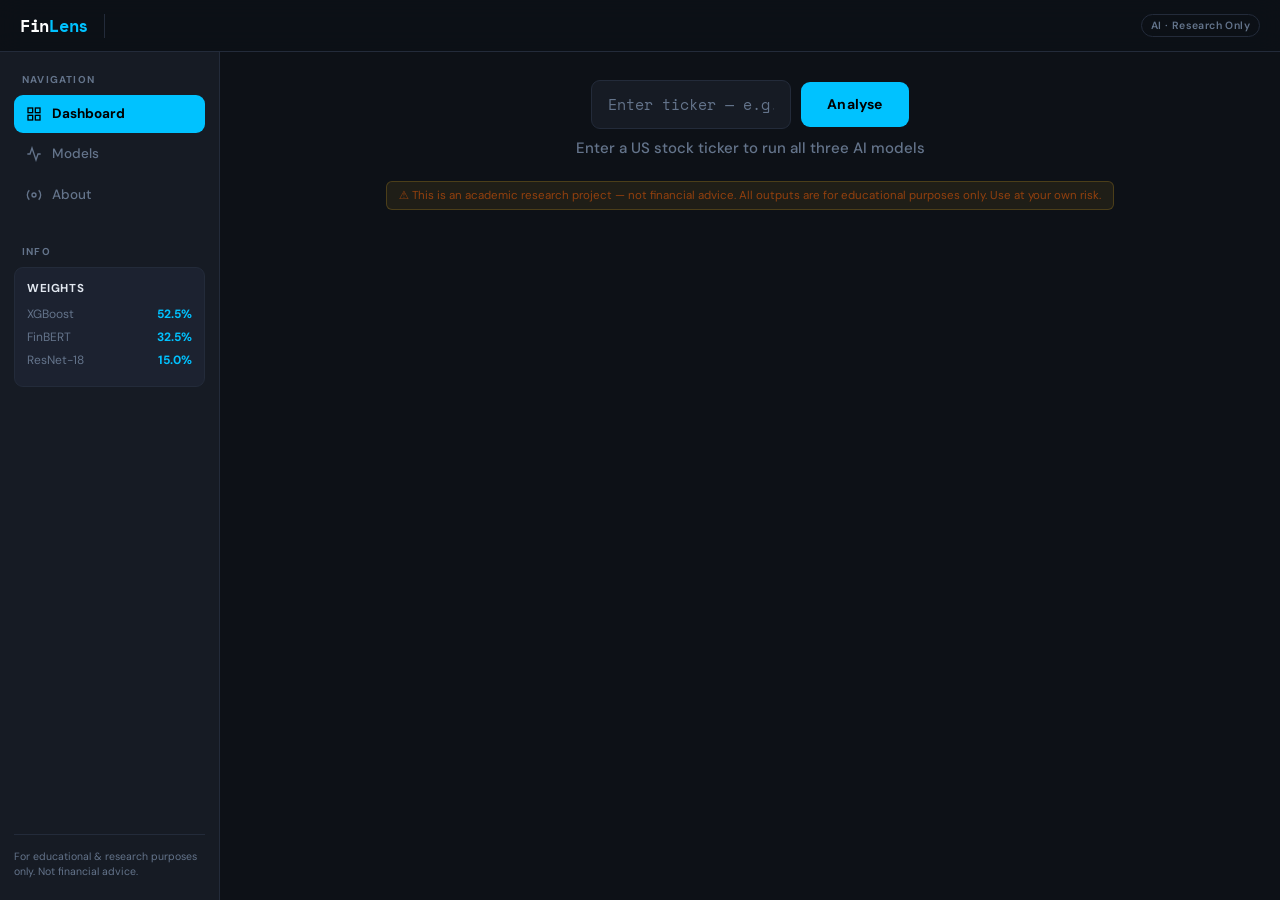
==== commit f6e06080: "update about page" ====
--- a/index.html
+++ b/index.html
@@ -78,6 +78,7 @@
             <button id="predictBtn" onclick="runPrediction()">Analyse</button>
           </div>
           <p class="search-hint">Enter a US stock ticker to run all three AI models</p>
+          <p class="search-warning">⚠️ This is an academic research project — not financial advice. All outputs are for educational purposes only. Use at your own risk.</p>
           <!-- Loading -->
           <div id="loading" class="loading-state">
             <div class="spinner"></div>
--- a/assets/css/styles.css
+++ b/assets/css/styles.css
@@ -272,6 +272,17 @@
   font-size: 15px;
   font-weight: 500;
   color: var(--muted);
+}
+
+.search-warning {
+  margin-top: 6px;
+  font-size: 11.5px;
+  color: #92400e;
+  background: rgba(251,191,36,0.08);
+  border: 1px solid rgba(251,191,36,0.2);
+  border-radius: 6px;
+  padding: 5px 12px;
+  display: inline-block;
 }
 
 /* ── LOADING / ERROR ─────────────────────────────────────── */
@@ -621,4 +632,13 @@
 @media (max-width: 700px) {
   .models-grid { grid-template-columns: 1fr; }
   .verdict-rec { font-size: 1.8rem; }
-}+}
+
+/* ── COMPACT LAYOUT ──────────────────────────────────────── */
+body.compact .main          { padding: 14px 16px; }
+body.compact .verdict-card  { padding: 16px; }
+body.compact .model-card    { padding: 12px; }
+body.compact .weights-card,
+body.compact .news-card     { padding: 12px; }
+body.compact .news-item     { padding: 8px 0; }
+body.compact .models-grid   { gap: 8px; }
